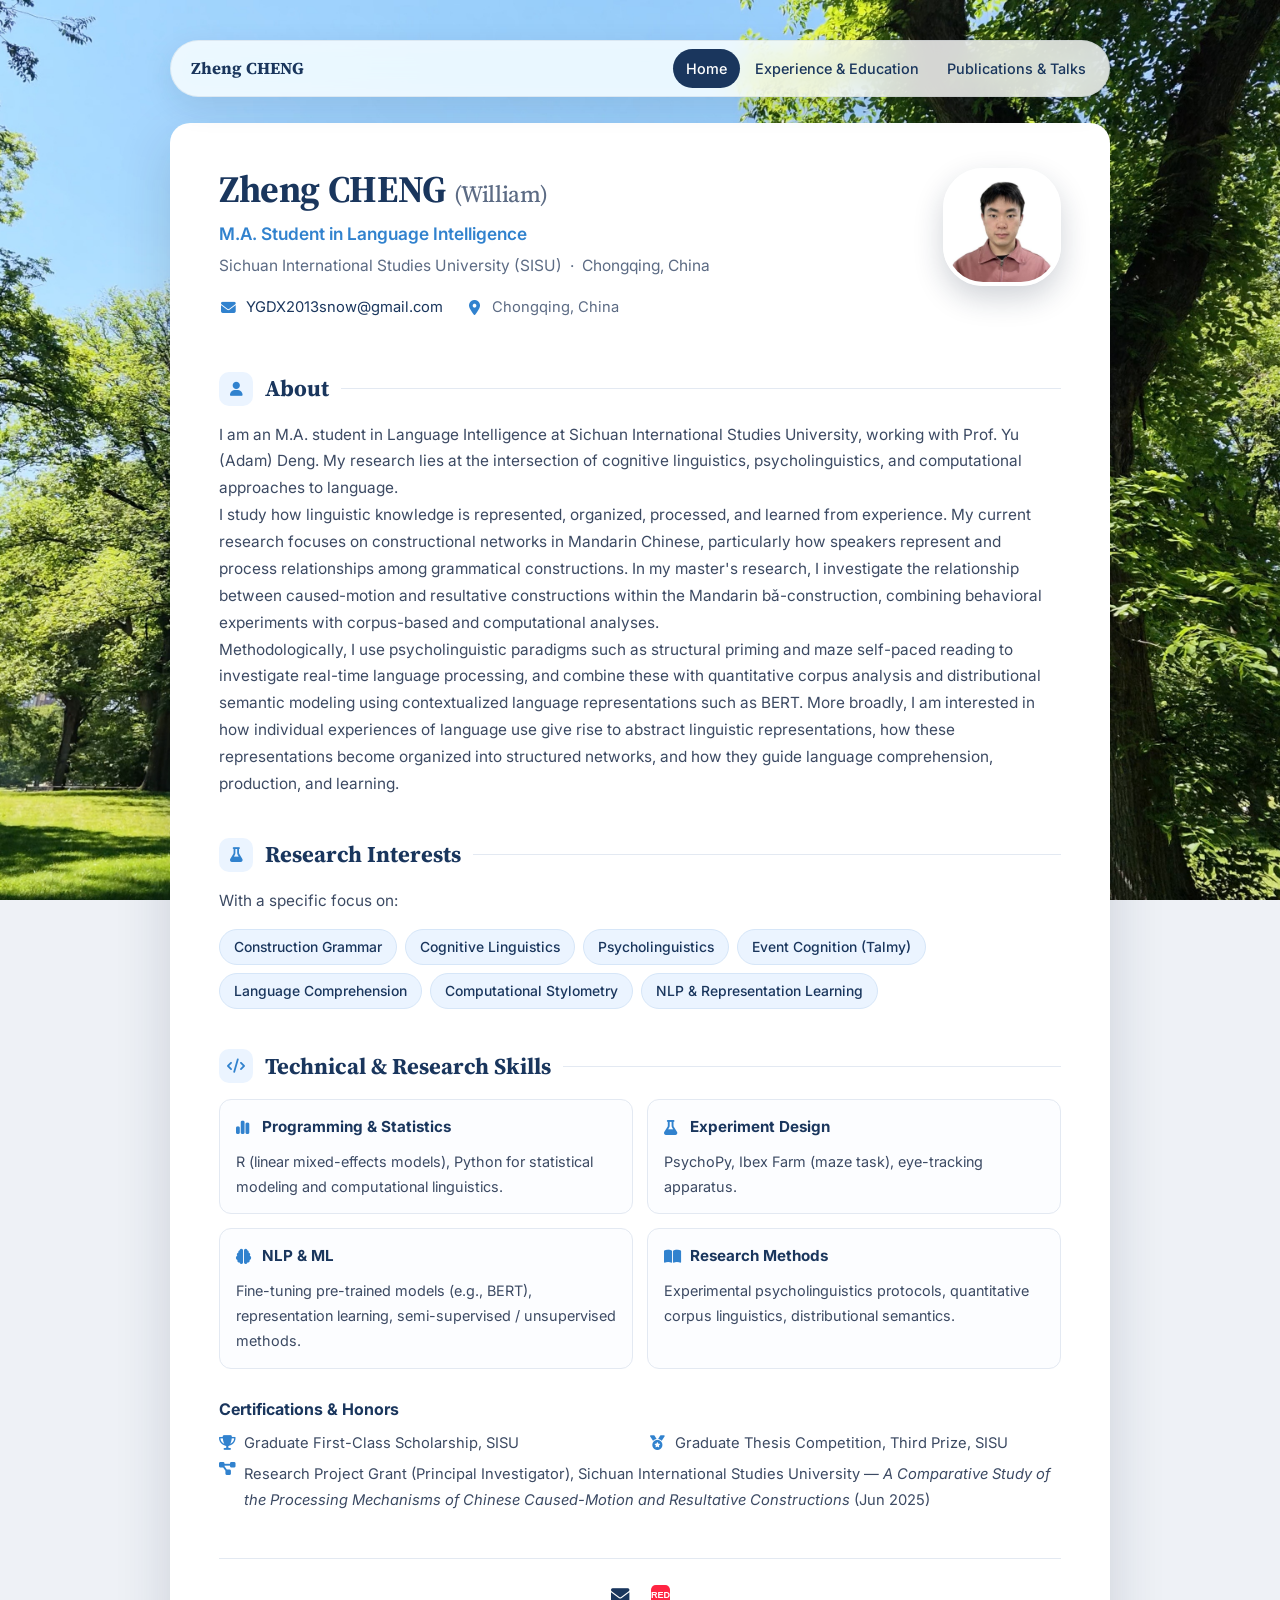
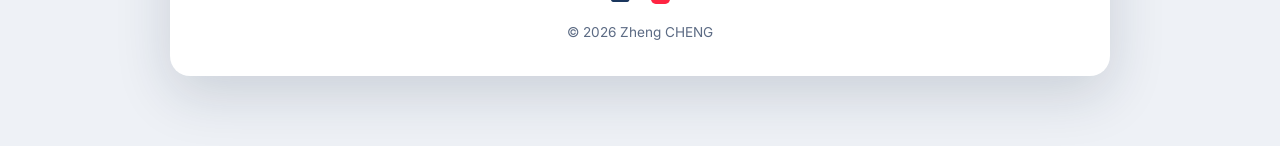
==== index.html @ 833d79b1 "Update index.html" ====
<!DOCTYPE html>
<html lang="en">
<head>
<meta charset="UTF-8">
<meta name="viewport" content="width=device-width, initial-scale=1.0">
<title>Zheng CHENG (William) | Academic Homepage</title>
<meta name="description" content="Zheng CHENG (William) — M.A. candidate in Language Intelligence at Sichuan International Studies University. Research on construction grammar, psycholinguistics, event cognition, and computational linguistics.">
<!--
  ============================================================
  HOME PAGE — Zheng CHENG (William)
  ------------------------------------------------------------
  BEFORE UPLOADING TO GITHUB:
  1. (Optional) Put your photo in this folder, named:  photo.jpg
  2. (Optional) Put your background image here, named:  background.jpg
  3. (Optional) Update the footer Xiaohongshu link if your link changes.
  4. Upload index.html + style.css (+ experience-education.html and
     publications-talks.html) to your repo and enable GitHub Pages.
  ============================================================
-->
<link rel="preconnect" href="https://fonts.googleapis.com">
<link rel="preconnect" href="https://fonts.gstatic.com" crossorigin>
<link href="https://fonts.googleapis.com/css2?family=Inter:wght@300;400;500;600;700&family=Source+Serif+4:opsz,wght@8..60,500;8..60,600;8..60,700&display=swap" rel="stylesheet">
<link rel="stylesheet" href="https://cdnjs.cloudflare.com/ajax/libs/font-awesome/6.7.2/css/all.min.css">
<link rel="stylesheet" href="style.css">
</head>
<body>

<div class="page">

  <!-- ===== top menu bar ===== -->
  <header class="topbar">
    <a class="brand" href="index.html">Zheng CHENG</a>
    <nav>
      <a href="index.html" class="active">Home</a>
      <a href="experience-education.html">Experience &amp; Education</a>
      <a href="publications-talks.html">Publications &amp; Talks</a>
    </nav>
  </header>

  <div class="card">

    <!-- ===== hero ===== -->
    <header class="hero">
      <div class="hero-text">
        <h1 class="name">Zheng CHENG <span class="william">(William)</span></h1>
        <p class="subtitle">M.A. Student in Language Intelligence</p>
        <p class="affil">Sichuan International Studies University (SISU) &nbsp;·&nbsp; Chongqing, China</p>
        <ul class="contact">
          <li><i class="fa-solid fa-envelope"></i><a href="mailto:YGDX2013snow@gmail.com">YGDX2013snow@gmail.com</a></li>
          <li><i class="fa-solid fa-location-dot"></i><span>Chongqing, China</span></li>
        </ul>
      </div>
      <!-- Avatar video: rename your video to avatar.mov and upload it here.
           For best cross-browser support, also add avatar.mp4 (H.264).
           If the video is missing or cannot play, the "ZC" initials avatar is shown. -->
      <div class="avatar-wrap">
        <video class="avatar" id="avatar-video" autoplay muted loop playsinline>
          <!-- avatar.mp4 (H.264 recommended) is tried first, then avatar.mov.
               Use type="video/mp4" because Chrome skips "video/quicktime";
               .mov and .mp4 share the same container, so the browser probes
               the actual content. -->
          <source src="avatar.mp4" type="video/mp4">
          <source src="avatar.mov" type="video/mp4">
        </video>
        <!-- If the video cannot play, show your avatar photo (photo.jpg).
             If that is also missing, show the "ZC" initials. -->
        <img class="avatar-fallback" id="avatar-fallback" src="photo.jpg" alt="Zheng CHENG (William)">
        <div class="avatar-initials" id="avatar-initials">ZC</div>
      </div>
      <script>
        (function () {
          var video = document.getElementById("avatar-video");
          var fallback = document.getElementById("avatar-fallback");
          var initials = document.getElementById("avatar-initials");
          function showFallback() {
            video.style.display = "none";
            if (fallback.naturalWidth > 0) {
              fallback.style.display = "block";
              initials.style.display = "none";
            } else if (!fallback.complete) {
              fallback.onload = function () {
                if (!video.readyState) { fallback.style.display = "block"; initials.style.display = "none"; }
              };
              initials.style.display = "flex";
            } else {
              initials.style.display = "flex";
            }
          }
          function showVideo() {
            if (video.readyState > 0) {
              video.style.display = "block";
              fallback.style.display = "none";
              initials.style.display = "none";
            }
          }
          video.addEventListener("canplay", showVideo);
          video.addEventListener("playing", showVideo);
          video.addEventListener("error", showFallback);
          var waited = 0;
          setTimeout(function poll() {
            if (video.readyState > 0) return;         // video is usable
            if (video.networkState === 2) {           // still downloading: wait
              waited += 1000;
              if (waited < 10000) setTimeout(poll, 1000);
              return;
            }
            showFallback();                            // no data, not loading -> failed
          }, 400);
        })();
      </script>
    </header>

    <section id="about">
      <h2><i class="fa-solid fa-user"></i>About</h2>
      <p class="about-text">
        I am an M.A. student in Language Intelligence at Sichuan International Studies University,
        working with Prof. Yu (Adam) Deng. My research lies at the intersection of cognitive linguistics,
        psycholinguistics, and computational approaches to language.
      </p>
      <p class="about-text">
        I study how linguistic knowledge is represented, organized, processed, and learned from experience.
        My current research focuses on constructional networks in Mandarin Chinese, particularly how speakers
        represent and process relationships among grammatical constructions. In my master's research, I
        investigate the relationship between caused-motion and resultative constructions within the Mandarin
        bǎ-construction, combining behavioral experiments with corpus-based and computational analyses.
      </p>
      <p class="about-text">
        Methodologically, I use psycholinguistic paradigms such as structural priming and maze self-paced
        reading to investigate real-time language processing, and combine these with quantitative corpus
        analysis and distributional semantic modeling using contextualized language representations such as
        BERT. More broadly, I am interested in how individual experiences of language use give rise to
        abstract linguistic representations, how these representations become organized into structured
        networks, and how they guide language comprehension, production, and learning.
      </p>
    </section>

    <!-- ===== research interests ===== -->
    <section id="interests">
      <h2><i class="fa-solid fa-flask"></i>Research Interests</h2>
      <p class="about-text">With a specific focus on:</p>
      <div class="tags">
        <span class="tag">Construction Grammar</span>
        <span class="tag">Cognitive Linguistics</span>
        <span class="tag">Psycholinguistics</span>
        <span class="tag">Event Cognition (Talmy)</span>
        <span class="tag">Language Comprehension</span>
        <span class="tag">Computational Stylometry</span>
        <span class="tag">NLP &amp; Representation Learning</span>
      </div>
    </section>

    <!-- ===== skills & honors ===== -->
    <section id="skills">
      <h2><i class="fa-solid fa-code"></i>Technical &amp; Research Skills</h2>

      <div class="skills">
        <div class="skill-card">
          <h3><i class="fa-solid fa-chart-simple"></i>Programming &amp; Statistics</h3>
          <p>R (linear mixed-effects models), Python for statistical modeling and computational linguistics.</p>
        </div>
        <div class="skill-card">
          <h3><i class="fa-solid fa-flask"></i>Experiment Design</h3>
          <p>PsychoPy, Ibex Farm (maze task), eye-tracking apparatus.</p>
        </div>
        <div class="skill-card">
          <h3><i class="fa-solid fa-brain"></i>NLP &amp; ML</h3>
          <p>Fine-tuning pre-trained models (e.g., BERT), representation learning, semi-supervised / unsupervised methods.</p>
        </div>
        <div class="skill-card">
          <h3><i class="fa-solid fa-book-open"></i>Research Methods</h3>
          <p>Experimental psycholinguistics protocols, quantitative corpus linguistics, distributional semantics.</p>
        </div>
      </div>

      <h3 style="margin-top:26px;">Certifications &amp; Honors</h3>
      <ul class="badge-list">
        <li><i class="fa-solid fa-trophy"></i>Graduate First-Class Scholarship, SISU</li>
        <li><i class="fa-solid fa-medal"></i>Graduate Thesis Competition, Third Prize, SISU</li>
        <li class="full" style="grid-column:1 / -1;align-items:flex-start;"><i class="fa-solid fa-project-diagram"></i><span>Research Project Grant (Principal Investigator), Sichuan International Studies University — <em>A Comparative Study of the Processing Mechanisms of Chinese Caused-Motion and Resultative Constructions</em> (Jun 2025)</span></li>
      </ul>
    </section>

    <!-- ===== footer ===== -->
    <footer>
      <div class="social">
        <a href="mailto:YGDX2013snow@gmail.com" aria-label="Email"><i class="fa-solid fa-envelope"></i></a>
        <a href="https://xhslink.cn/m/6jIp3ClYBVU" target="_blank" rel="noopener" aria-label="Xiaohongshu" title="小红书">
          <svg viewBox="0 0 24 24" width="19" height="19" xmlns="http://www.w3.org/2000/svg" role="img">
            <rect width="24" height="24" rx="6" fill="#FF2442"/>
            <text x="12" y="16.5" text-anchor="middle" font-family="'Arial Black',Arial,sans-serif" font-size="11.5" font-weight="900" fill="#ffffff">RED</text>
          </svg>
        </a>
      </div>
      &copy; 2026 Zheng CHENG
    </footer>

  </div>
</div>

</body>
</html>
---- style.css ----
/* ============================================================
   Shared styles — Zheng CHENG (William) academic homepage
   ============================================================ */
:root{
  --navy:#1a365d;
  --navy-800:#14294a;
  --blue:#2b6cb0;
  --blue-600:#3182ce;
  --blue-soft:#ebf4ff;
  --ink:#24324a;
  --muted:#5c6b84;
  --line:#e3e9f2;
  --card:#ffffff;
  --shadow:0 18px 55px rgba(20,35,60,.16);
}
*{box-sizing:border-box;margin:0;padding:0}
html{scroll-behavior:smooth}
body{
  font-family:'Inter',-apple-system,BlinkMacSystemFont,'Segoe UI',Roboto,Helvetica,Arial,sans-serif;
  color:var(--ink);
  line-height:1.75;
  /*
    ===== BACKGROUND IMAGE =====
    1. Pick any image (photo / abstract / gradient).
    2. Rename it exactly to:  background.jpg
    3. Upload it to the same folder as this page on GitHub.
    If the image is missing, the light neutral background below is
    used instead. To use a different filename, just edit the url() line.
  */
  background-color:#eef1f6;
  background-image:url("background.jpg");
  background-repeat:no-repeat;
  background-position:center center;
  background-size:cover;
  background-attachment:fixed;
  min-height:100vh;
}
.page{max-width:980px;margin:0 auto;padding:40px 20px 70px;}
.card{
  background:var(--card);
  border-radius:20px;
  padding:36px 48px 30px;
  box-shadow:var(--shadow);
  border:1px solid rgba(255,255,255,.7);
  animation:rise .5s ease-out;
}
@keyframes rise{from{opacity:0;transform:translateY(14px)}to{opacity:1;transform:none}}

/* ---------- top menu bar ---------- */
.topbar{
  position:sticky;top:12px;z-index:60;
  display:flex;align-items:center;justify-content:space-between;gap:16px;
  background:rgba(255,255,255,.82);
  backdrop-filter:blur(14px) saturate(1.5);
  -webkit-backdrop-filter:blur(14px) saturate(1.5);
  border:1px solid rgba(26,54,93,.08);
  border-radius:999px;
  padding:8px 10px 8px 20px;
  margin-bottom:26px;
  box-shadow:0 10px 30px rgba(20,35,60,.10);
}
.topbar .brand{
  font-family:'Source Serif 4',Georgia,serif;
  font-weight:700;font-size:1.05rem;
  color:var(--navy);text-decoration:none;white-space:nowrap;
}
.topbar nav{display:flex;flex-wrap:wrap;gap:2px;}
.topbar nav a{
  color:var(--navy);text-decoration:none;
  font-size:.9rem;font-weight:500;
  padding:7px 13px;border-radius:999px;transition:.2s;
}
.topbar nav a:hover{background:var(--blue-soft);color:var(--blue-600);}
.topbar nav a.active{background:var(--navy);color:#fff;}

/* ---------- page heading (sub pages) ---------- */
.page-head{margin:4px 0 22px;}
.page-head h1{
  font-family:'Source Serif 4',Georgia,serif;
  font-size:1.9rem;color:var(--navy);line-height:1.2;
}
.page-head p{color:var(--muted);font-size:.95rem;margin-top:4px;}

/* ---------- hero ---------- */
.hero{display:flex;gap:36px;align-items:flex-start;padding:8px 0 10px;}
.hero-text{flex:1;min-width:0;}
.name{
  font-family:'Source Serif 4',Georgia,serif;
  font-size:2.35rem;font-weight:700;color:var(--navy);
  line-height:1.15;letter-spacing:-.01em;
}
.name .william{color:var(--muted);font-weight:500;font-size:1.45rem;}
.subtitle{font-size:1.08rem;color:var(--blue-600);font-weight:600;margin:8px 0 2px;}
.affil{color:var(--muted);font-size:.97rem;}
.contact{list-style:none;margin-top:16px;display:flex;flex-wrap:wrap;gap:8px 22px;}
.contact li{display:flex;align-items:center;gap:9px;font-size:.92rem;color:var(--muted);}
.contact a{color:var(--navy);text-decoration:none;border-bottom:1px dashed transparent;transition:.2s;}
.contact a:hover{color:var(--blue-600);border-bottom-color:var(--blue-600);}
.contact i{width:18px;text-align:center;color:var(--blue-600);}
/*
  ===== AVATAR =====
  Video: avatar.mp4 (or avatar.mov) — looping clip, H.264 recommended.
  Photo: photo.jpg — shown when the video cannot play (your avatar).
  If both are missing, the "ZC" initials are shown.
*/
.avatar-wrap{position:relative;flex-shrink:0;width:118px;height:118px;}
.avatar{
  width:118px;height:118px;border-radius:34%;
  object-fit:cover;object-position:center;
  display:block;position:relative;z-index:1;
  border:4px solid #fff;
  box-shadow:0 12px 30px rgba(20,35,60,.20);
  background:linear-gradient(140deg,var(--navy-800),var(--blue));
}
.avatar-fallback{
  position:absolute;inset:0;width:100%;height:100%;
  object-fit:cover;object-position:center;
  display:none;z-index:1;
  border-radius:34%;border:4px solid #fff;
  box-shadow:0 12px 30px rgba(20,35,60,.20);
  background:linear-gradient(140deg,var(--navy-800),var(--blue));
}
.avatar-initials{
  position:absolute;inset:0;
  display:none;align-items:center;justify-content:center;
  z-index:1;
  border-radius:34%;border:4px solid #fff;
  box-shadow:0 12px 30px rgba(20,35,60,.20);
  background:linear-gradient(140deg,var(--navy-800),var(--blue));
  font-family:'Source Serif 4',Georgia,serif;
  font-size:2.2rem;font-weight:600;line-height:1;color:#fff;
}

/* ---------- sections ---------- */
section{margin-top:40px;scroll-margin-top:110px;}
h2{
  display:flex;align-items:center;gap:12px;
  font-family:'Source Serif 4',Georgia,serif;
  font-size:1.42rem;color:var(--navy);margin-bottom:16px;
  line-height:1.35;
}
h2 i{
  width:34px;height:34px;border-radius:10px;
  background:var(--blue-soft);color:var(--blue-600);
  font-size:.9rem;flex-shrink:0;
}
/* higher specificity than FontAwesome's .fa-solid rule so the
   icon glyph is truly centered inside the rounded square */
h2 i.fa-solid, h2 i.fa-regular, h2 i.fa-brands{
  display:inline-block;text-align:center;line-height:34px;
}
h2 i::before{line-height:1;}
h2::after{content:"";flex:1;height:1px;background:var(--line);}
h3{font-size:1rem;color:var(--navy);margin:0 0 8px;}

/* ---------- interests ---------- */
.about-text{font-size:.96rem;color:#3c4a63;}
.tags{display:flex;flex-wrap:wrap;gap:8px;margin-top:14px;}
.tag{
  background:var(--blue-soft);color:var(--navy);
  border:1px solid #d6e6f8;
  padding:5px 14px;border-radius:999px;
  font-size:.87rem;font-weight:500;
}

/* ---------- education ---------- */
.edu{padding:2px 0 20px;}
.edu-head{display:flex;justify-content:space-between;align-items:baseline;gap:12px;}
.edu-head strong{font-size:1.05rem;color:var(--navy);}
.edu-date{
  flex-shrink:0;font-size:.82rem;color:var(--muted);
  background:#f1f5fb;border:1px solid var(--line);
  padding:2px 10px;border-radius:999px;white-space:nowrap;
}
.edu-sub{color:var(--muted);font-size:.93rem;margin:3px 0 5px;}

/* ---------- experience timeline ---------- */
.exp{
  position:relative;padding:0 0 28px 22px;
  border-left:2px solid var(--line);margin-left:6px;
}
.exp:last-child{padding-bottom:2px;}
.exp::before{
  content:"";position:absolute;left:-7px;top:6px;
  width:12px;height:12px;border-radius:50%;
  background:var(--blue-600);border:3px solid #fff;
  box-shadow:0 0 0 2px var(--blue-soft);
}
.exp-head{display:flex;justify-content:space-between;align-items:baseline;gap:10px;flex-wrap:wrap;}
.exp-head strong{color:var(--navy);font-size:1.02rem;}
.exp-role{color:var(--blue-600);font-weight:600;font-size:.9rem;}
.exp-org{color:var(--muted);font-size:.9rem;margin:1px 0 7px;}
.exp ul{padding-left:18px;font-size:.93rem;color:#3c4a63;}
.exp li{margin-bottom:5px;}
.exp-note{
  margin-top:10px;font-size:.86rem;color:var(--muted);
  background:#f6f9fd;border:1px dashed var(--line);
  border-radius:10px;padding:8px 12px;
}

/* ---------- publications ---------- */
.pub{
  border:1px solid var(--line);border-left:4px solid var(--blue-600);
  border-radius:10px;background:#fcfdff;
  padding:13px 16px 13px 18px;margin-bottom:10px;font-size:.94rem;
}
.pub .status{
  display:inline-block;font-size:.72rem;font-weight:600;letter-spacing:.04em;
  padding:2px 10px;border-radius:999px;margin-bottom:6px;
}
.status.under-review{background:#fef3c7;color:#92400e;}
.status.manuscript{background:#e0e7ff;color:#3730a3;}
.status.thesis{background:#dcfce7;color:#166534;}

/* ---------- talks ---------- */
.talk-list{list-style:none;}
.talk-list li{padding:10px 0;border-bottom:1px dashed var(--line);font-size:.93rem;}
.talk-list li:last-child{border-bottom:none;}
.talk-list .conf{color:var(--muted);}
.talk-list .year{float:right;color:var(--muted);font-size:.84rem;}

/* ---------- skills / badges ---------- */
.skills{display:grid;grid-template-columns:1fr 1fr;gap:14px;}
.skill-card{border:1px solid var(--line);border-radius:12px;padding:14px 16px;background:#fcfdff;}
.skill-card h3{display:flex;align-items:center;gap:9px;font-size:.95rem;}
.skill-card h3 i{color:var(--blue-600);width:17px;}
.skill-card p{font-size:.9rem;color:#3c4a63;}
.badge-list{list-style:none;display:grid;grid-template-columns:1fr 1fr;gap:6px 20px;font-size:.92rem;}
.badge-list li{display:flex;gap:9px;align-items:center;color:#3c4a63;}
.badge-list i{color:var(--blue-600);width:16px;}
.badge-list li.full{grid-column:1 / -1;align-items:flex-start;}

/* ---------- footer ---------- */
footer{
  margin-top:44px;padding-top:20px;
  border-top:1px solid var(--line);
  text-align:center;color:var(--muted);font-size:.85rem;
}
footer .social{margin-bottom:10px;}
footer .social a{color:var(--navy);font-size:1.15rem;margin:0 9px;text-decoration:none;transition:.2s;}
footer .social a:hover{color:var(--blue-600);}
footer .social a svg{vertical-align:-2px;}

/* ---------- responsive ---------- */
@media (max-width:760px){
  .page{padding:20px 12px 56px;}
  .card{padding:26px 20px 22px;border-radius:16px;}
  .topbar{flex-direction:column;align-items:stretch;gap:8px;border-radius:18px;padding:12px 14px;}
  .topbar nav{overflow-x:auto;flex-wrap:nowrap;padding-bottom:2px;}
  .topbar nav a{white-space:nowrap;padding:6px 12px;}
  .hero{flex-direction:column-reverse;gap:18px;}
  .name{font-size:1.85rem;}
  .name .william{font-size:1.15rem;}
  .skills,.badge-list{grid-template-columns:1fr;}
  .exp-head,.edu-head{flex-direction:column;align-items:flex-start;gap:2px;}
  .talk-list .year{float:none;display:inline-block;margin-left:6px;}
  body{background-attachment:scroll;}
}
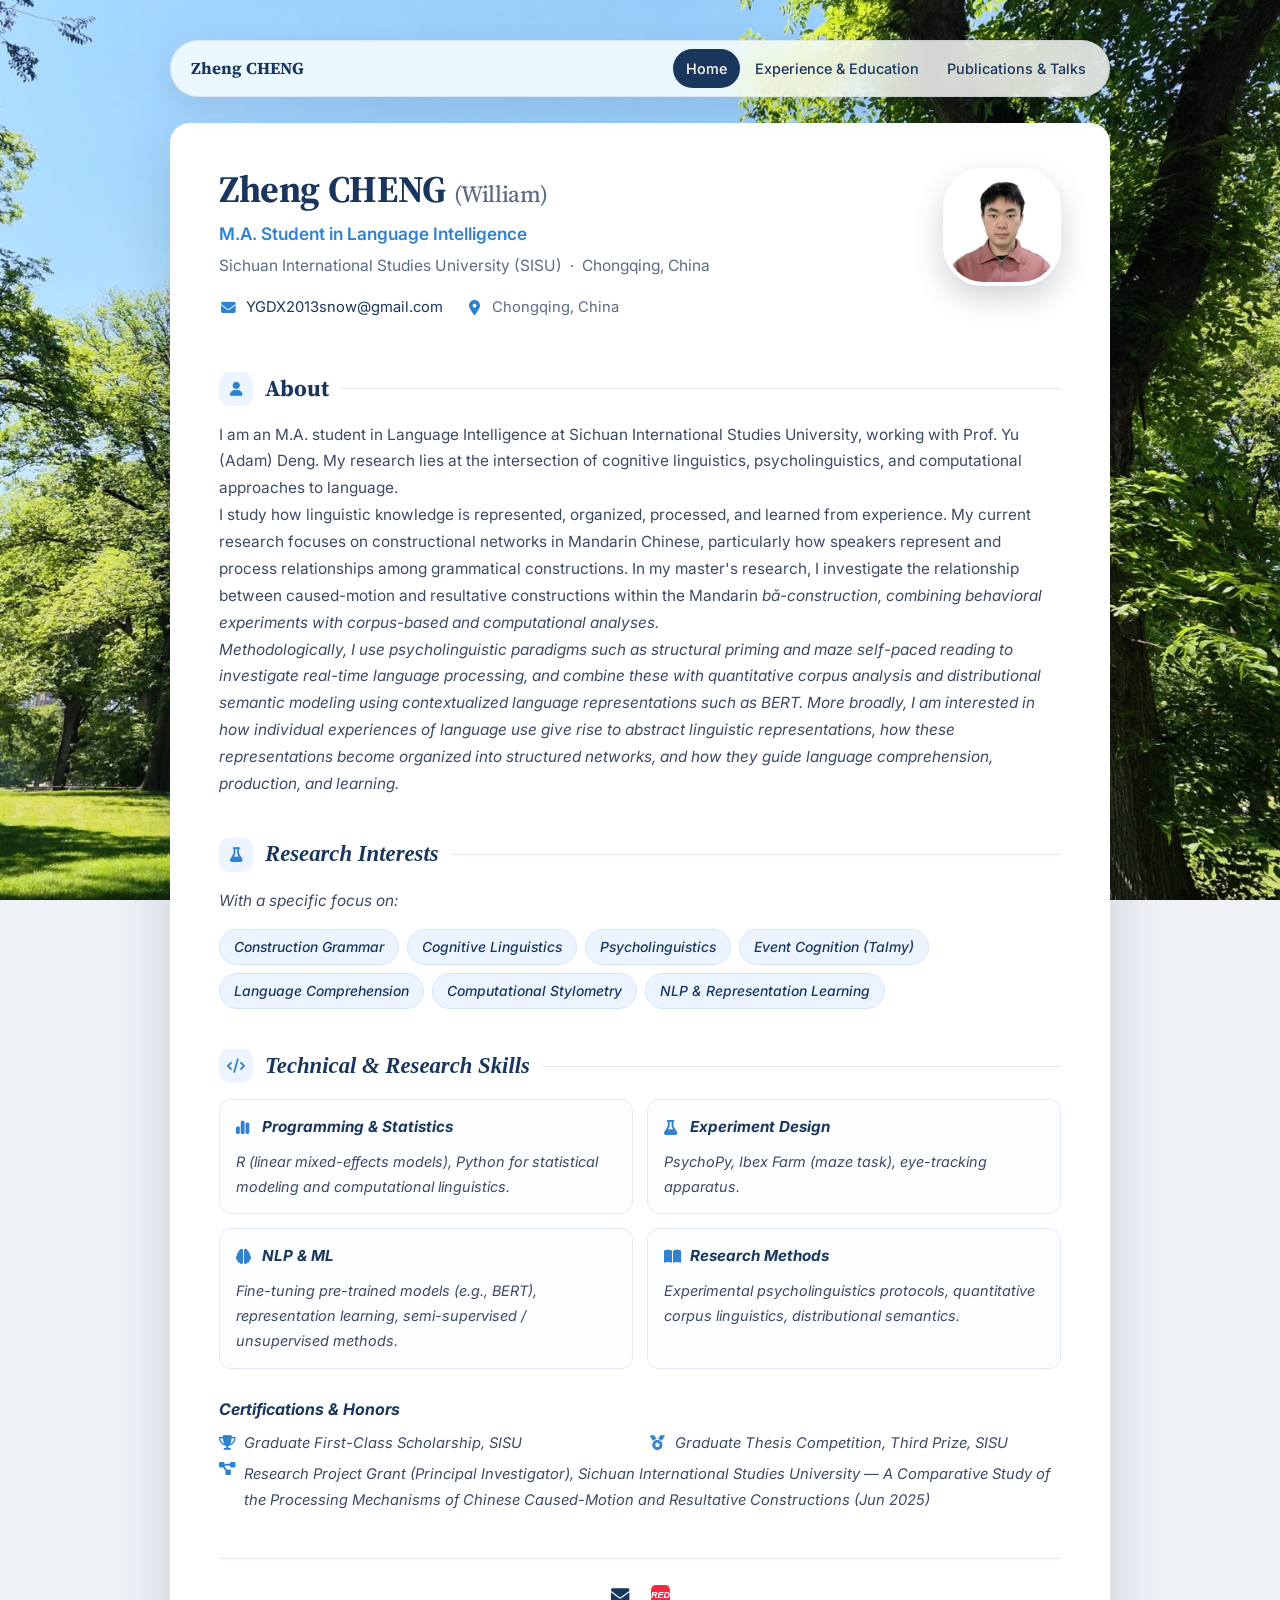
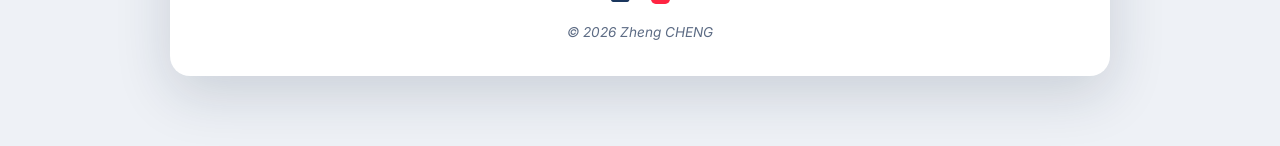
==== commit 5e85b771: "Fix HTML entity for 'bǎ' in index.html" ====
--- a/index.html
+++ b/index.html
@@ -122,7 +122,7 @@
         My current research focuses on constructional networks in Mandarin Chinese, particularly how speakers
         represent and process relationships among grammatical constructions. In my master's research, I
         investigate the relationship between caused-motion and resultative constructions within the Mandarin
-        bǎ-construction, combining behavioral experiments with corpus-based and computational analyses.
+        <em>bǎ<em>-construction, combining behavioral experiments with corpus-based and computational analyses.
       </p>
       <p class="about-text">
         Methodologically, I use psycholinguistic paradigms such as structural priming and maze self-paced
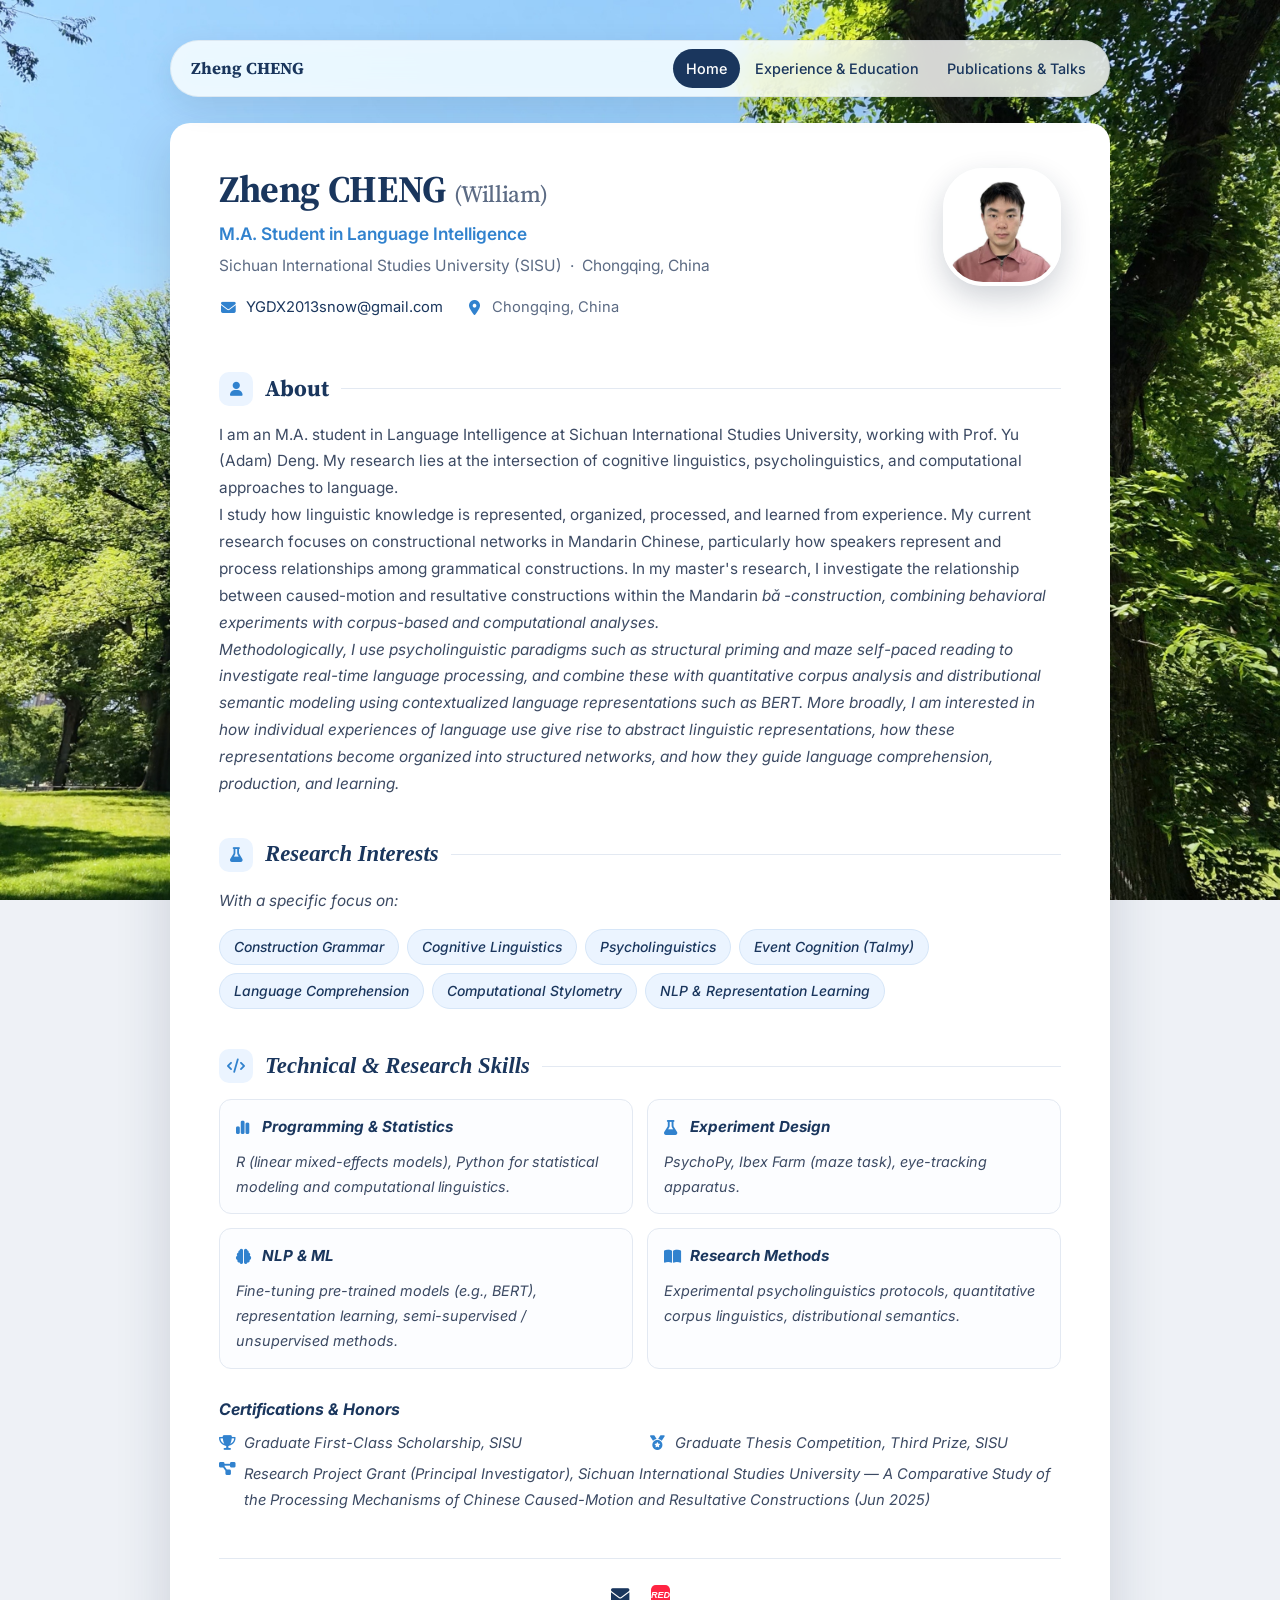
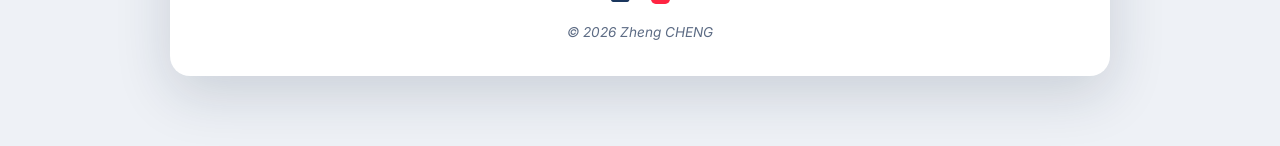
==== commit cfffa8d2: "Update index.html" ====
--- a/index.html
+++ b/index.html
@@ -122,7 +122,7 @@
         My current research focuses on constructional networks in Mandarin Chinese, particularly how speakers
         represent and process relationships among grammatical constructions. In my master's research, I
         investigate the relationship between caused-motion and resultative constructions within the Mandarin
-        <em>bǎ<em>-construction, combining behavioral experiments with corpus-based and computational analyses.
+        <em>bǎ<em> -construction, combining behavioral experiments with corpus-based and computational analyses.
       </p>
       <p class="about-text">
         Methodologically, I use psycholinguistic paradigms such as structural priming and maze self-paced
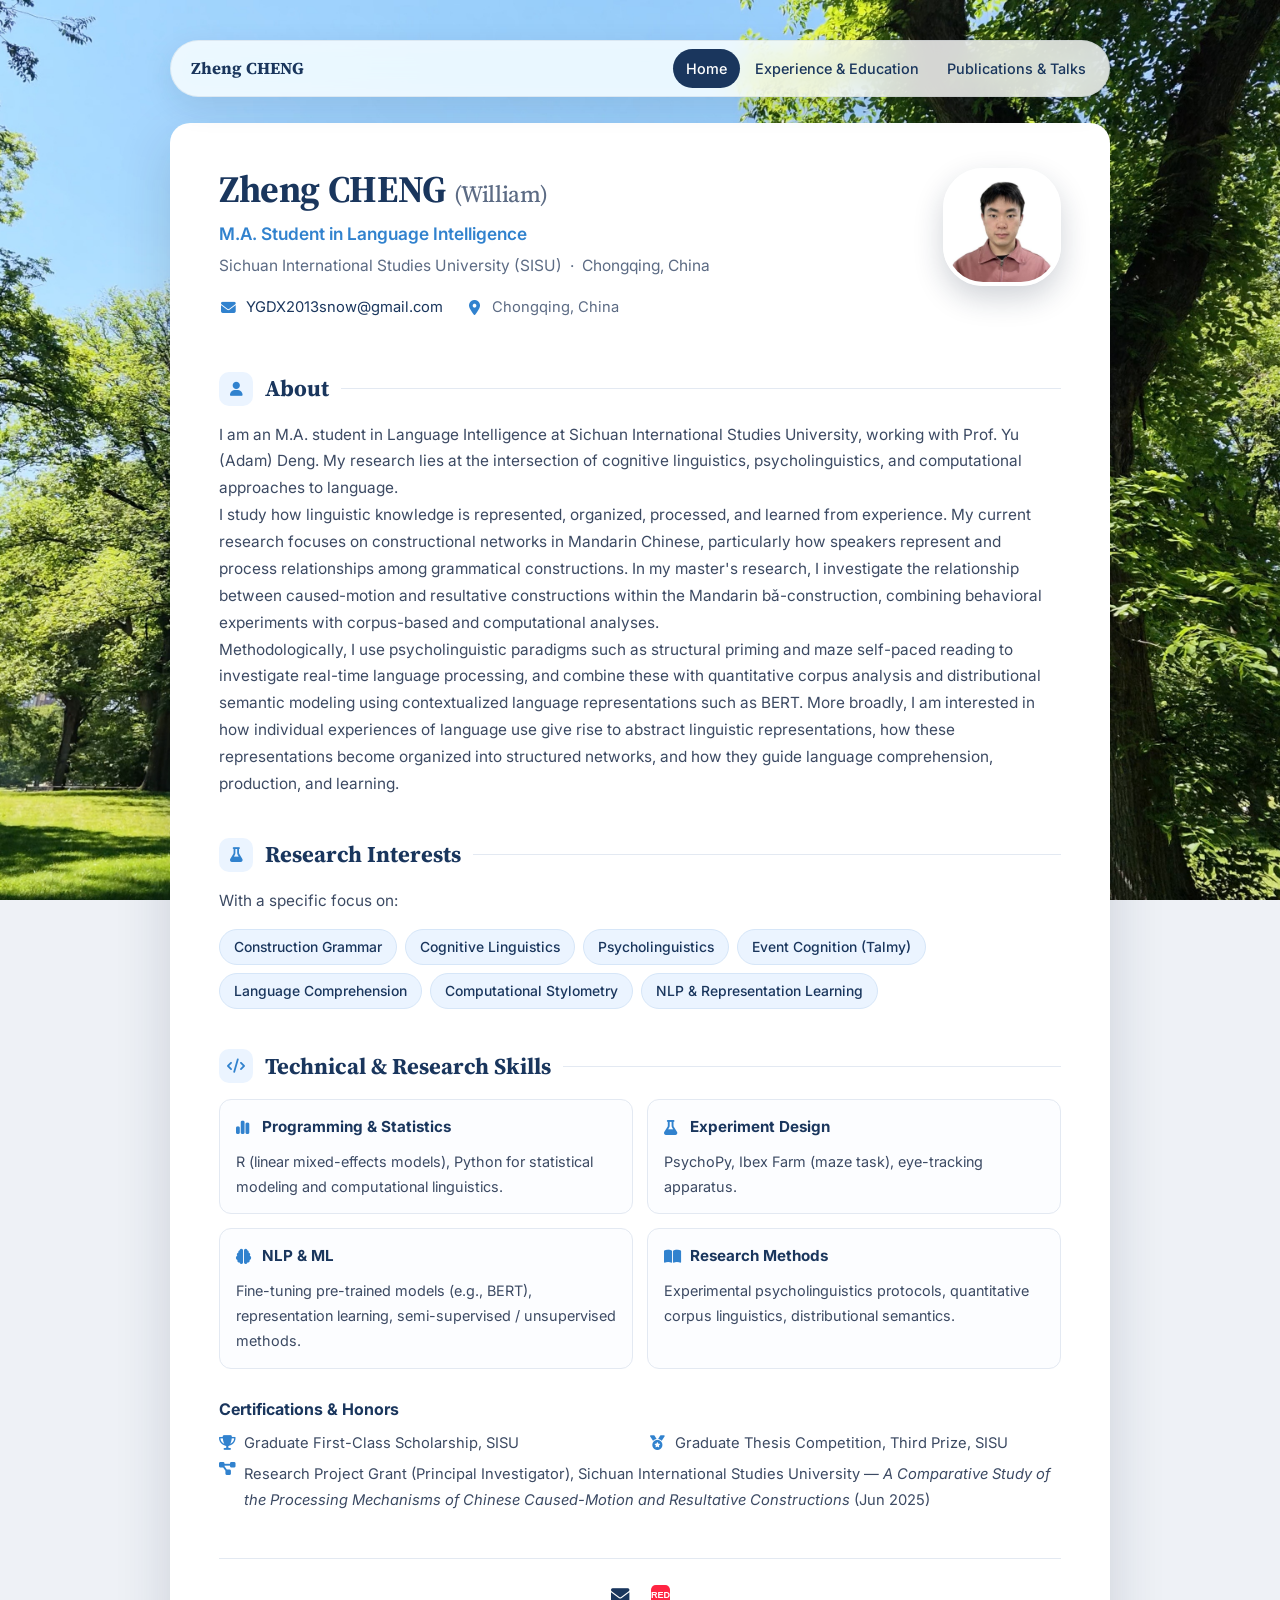
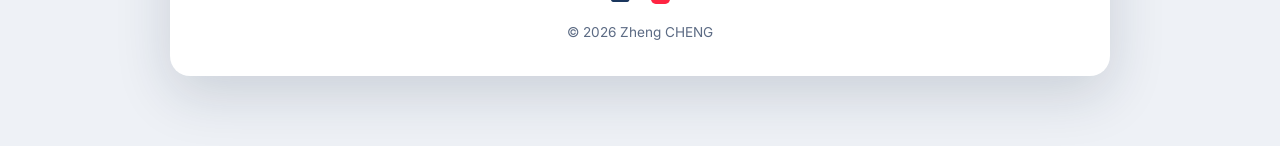
==== commit 74651460: "Update index.html" ====
--- a/index.html
+++ b/index.html
@@ -122,7 +122,7 @@
         My current research focuses on constructional networks in Mandarin Chinese, particularly how speakers
         represent and process relationships among grammatical constructions. In my master's research, I
         investigate the relationship between caused-motion and resultative constructions within the Mandarin
-        <em>bǎ<em> -construction, combining behavioral experiments with corpus-based and computational analyses.
+        bǎ-construction, combining behavioral experiments with corpus-based and computational analyses.
       </p>
       <p class="about-text">
         Methodologically, I use psycholinguistic paradigms such as structural priming and maze self-paced
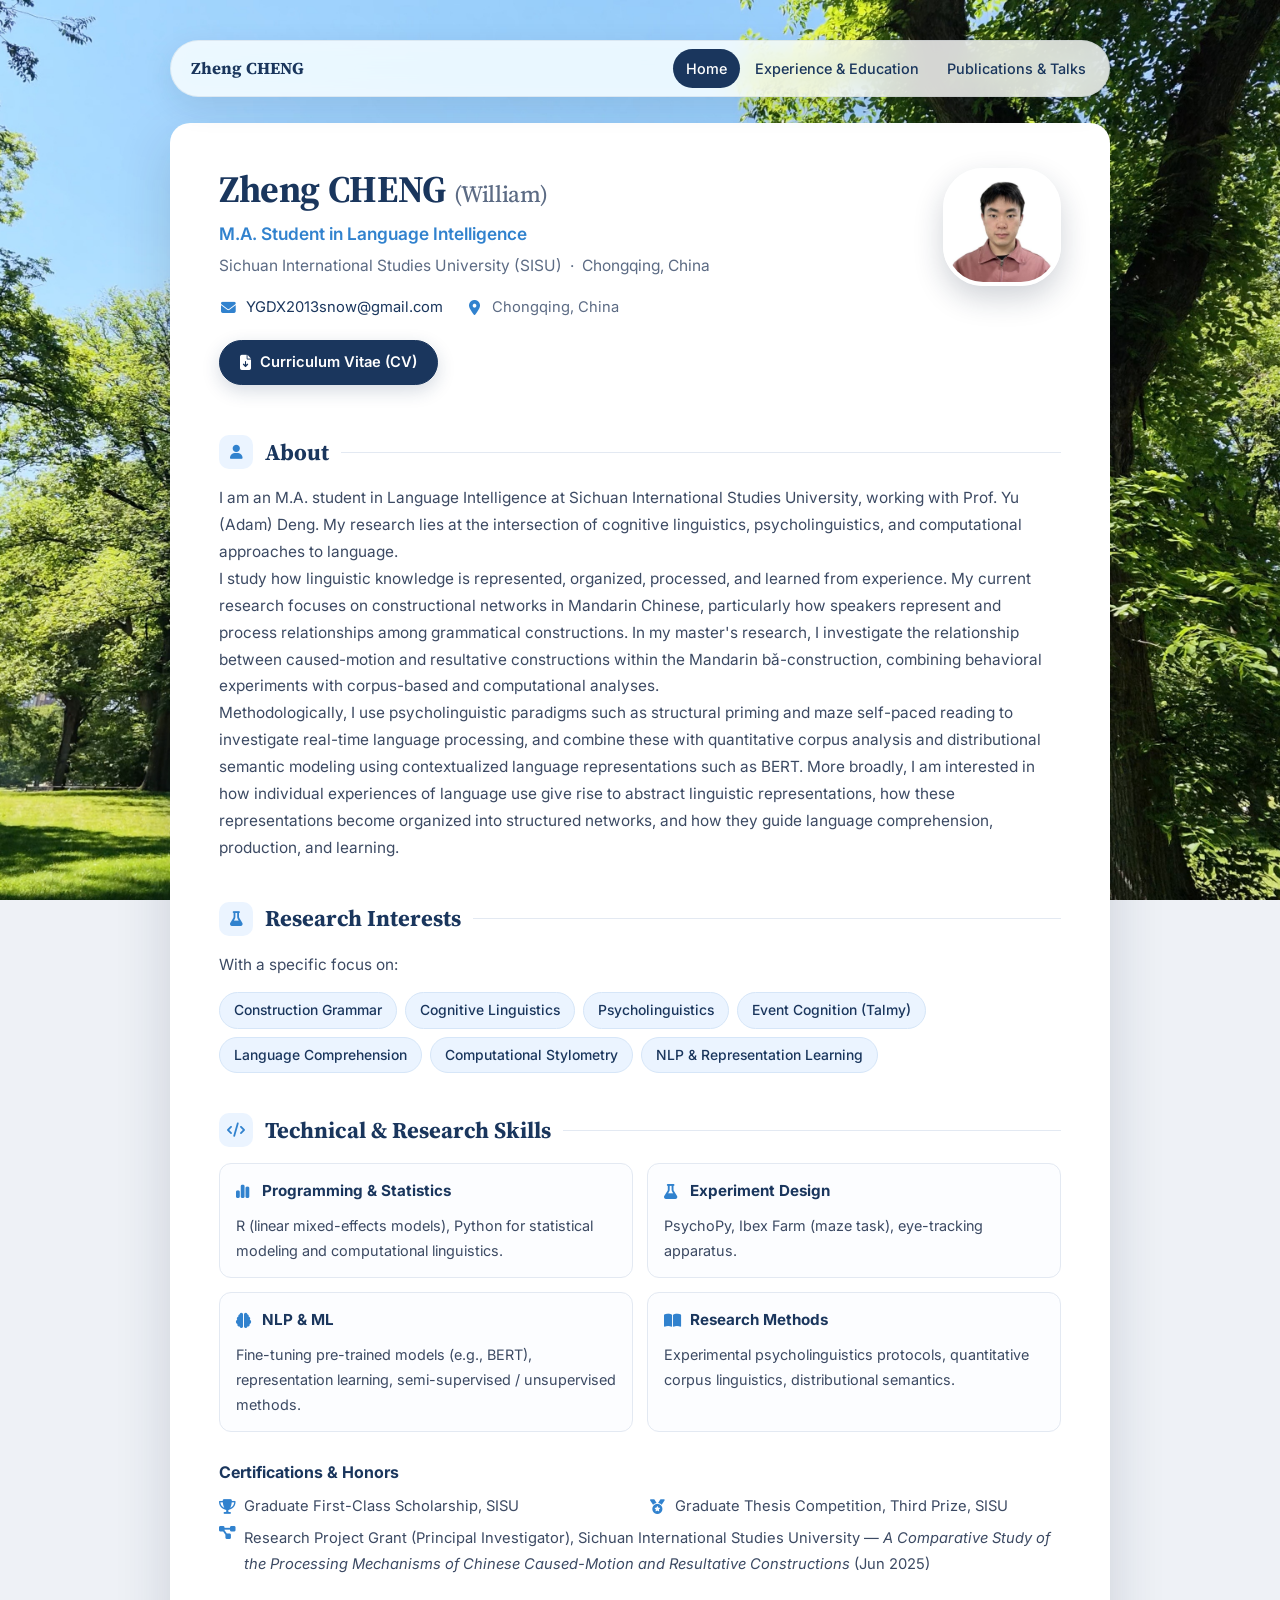
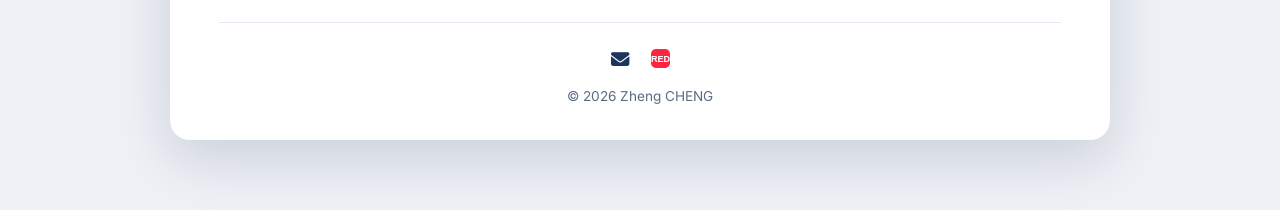
==== commit 74fa2865: "Add files via upload" ====
--- a/index.html
+++ b/index.html
@@ -49,6 +49,8 @@
           <li><i class="fa-solid fa-envelope"></i><a href="mailto:YGDX2013snow@gmail.com">YGDX2013snow@gmail.com</a></li>
           <li><i class="fa-solid fa-location-dot"></i><span>Chongqing, China</span></li>
         </ul>
+        <!-- CV download: put your CV PDF in this folder, named cv.pdf -->
+        <p class="cv-download"><a class="btn-cv" href="cv.pdf" download><i class="fa-solid fa-file-arrow-down"></i>Curriculum Vitae (CV)</a></p>
       </div>
       <!-- Avatar video: rename your video to avatar.mov and upload it here.
            For best cross-browser support, also add avatar.mp4 (H.264).
--- a/style.css
+++ b/style.css
@@ -97,6 +97,20 @@
 .contact a{color:var(--navy);text-decoration:none;border-bottom:1px dashed transparent;transition:.2s;}
 .contact a:hover{color:var(--blue-600);border-bottom-color:var(--blue-600);}
 .contact i{width:18px;text-align:center;color:var(--blue-600);}
+
+/* ---------- CV download button ---------- */
+.cv-download{margin-top:18px;}
+.btn-cv{
+  display:inline-flex;align-items:center;gap:9px;
+  background:var(--navy);color:#fff;
+  padding:9px 20px;border-radius:999px;
+  font-size:.92rem;font-weight:600;text-decoration:none;
+  border:1px solid var(--navy);
+  box-shadow:0 6px 18px rgba(26,54,93,.18);
+  transition:.2s;
+}
+.btn-cv i{color:#fff;font-size:.95rem;}
+.btn-cv:hover{background:var(--blue-600);border-color:var(--blue-600);transform:translateY(-1px);}
 /*
   ===== AVATAR =====
   Video: avatar.mp4 (or avatar.mov) — looping clip, H.264 recommended.
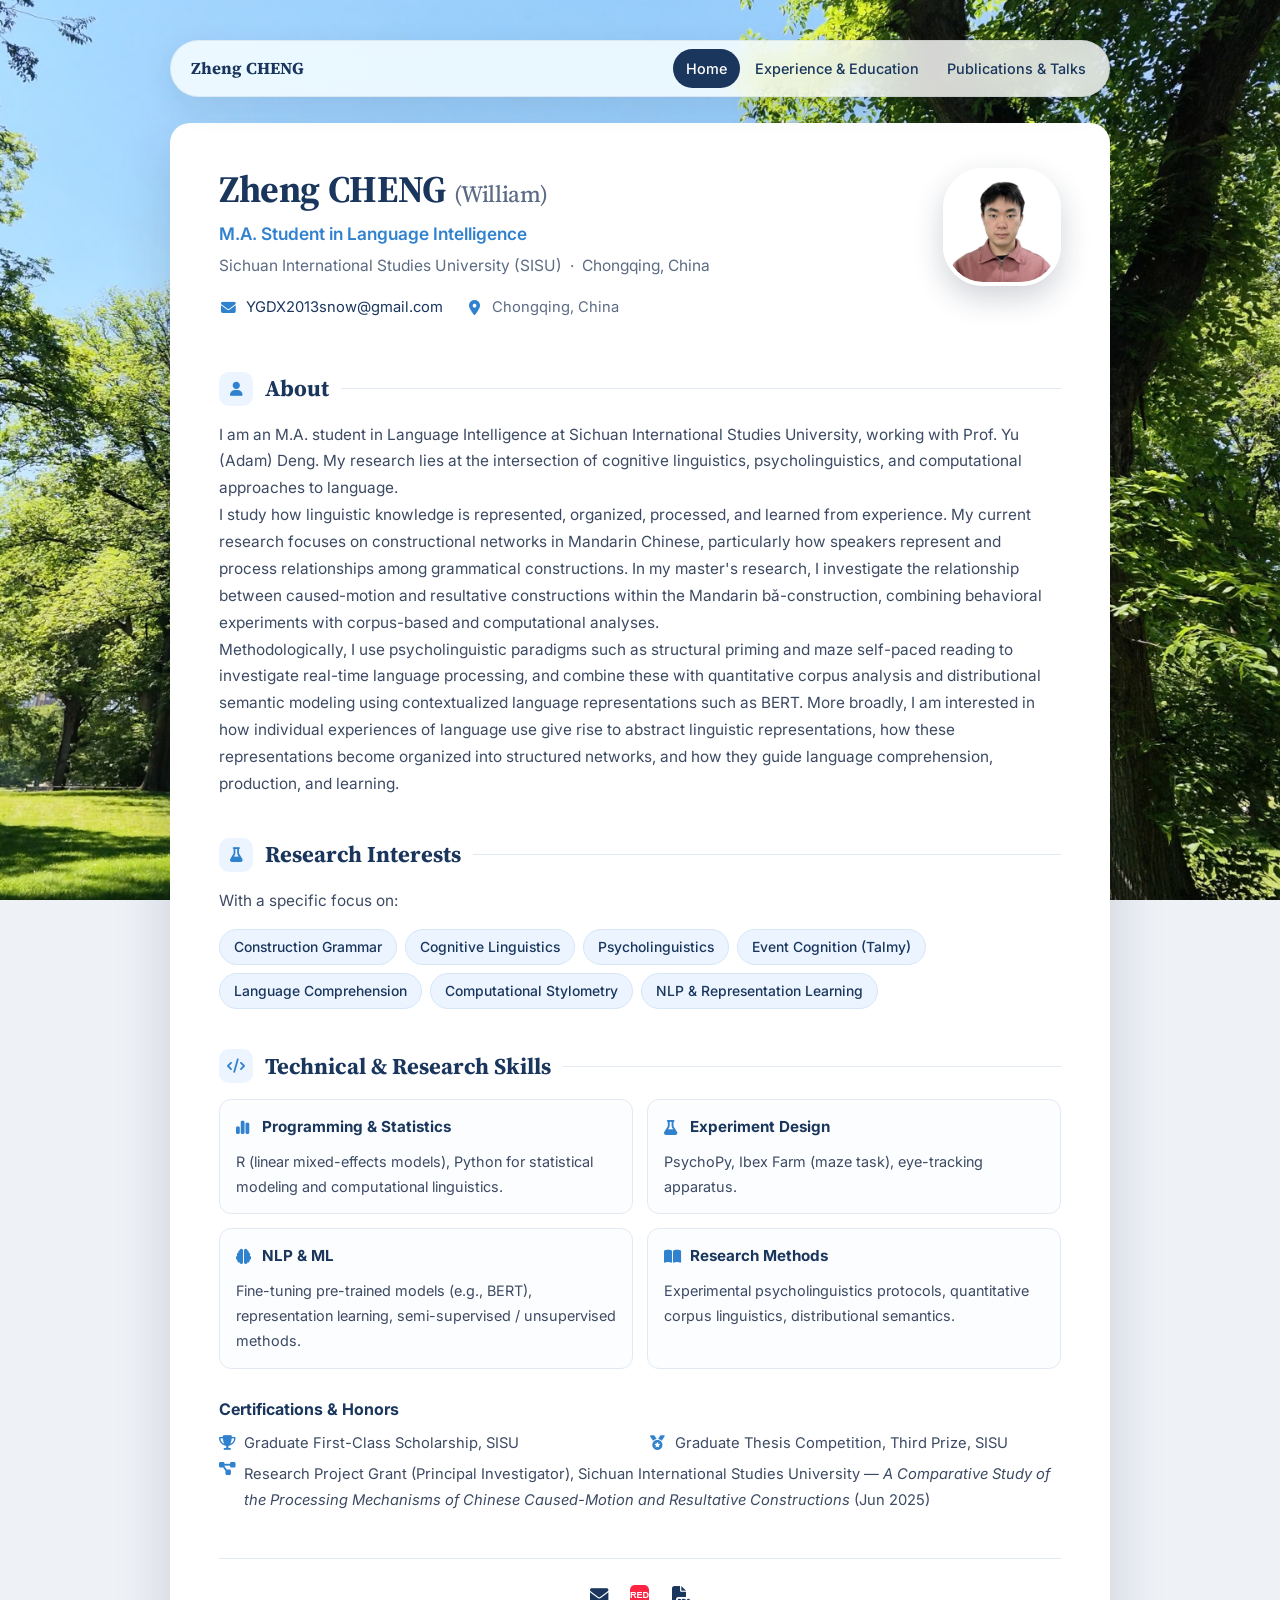
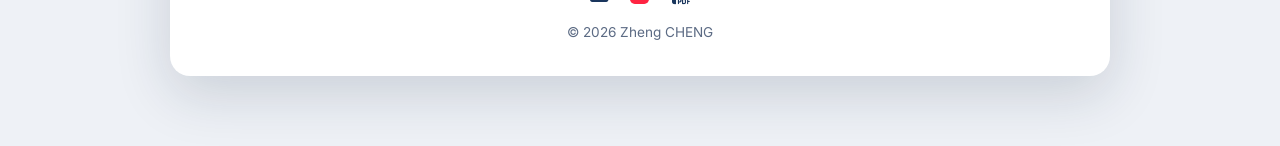
==== commit 669b2a4a: "Add files via upload" ====
--- a/index.html
+++ b/index.html
@@ -49,8 +49,6 @@
           <li><i class="fa-solid fa-envelope"></i><a href="mailto:YGDX2013snow@gmail.com">YGDX2013snow@gmail.com</a></li>
           <li><i class="fa-solid fa-location-dot"></i><span>Chongqing, China</span></li>
         </ul>
-        <!-- CV download: put your CV PDF in this folder, named cv.pdf -->
-        <p class="cv-download"><a class="btn-cv" href="cv.pdf" download><i class="fa-solid fa-file-arrow-down"></i>Curriculum Vitae (CV)</a></p>
       </div>
       <!-- Avatar video: rename your video to avatar.mov and upload it here.
            For best cross-browser support, also add avatar.mp4 (H.264).
@@ -192,6 +190,7 @@
             <text x="12" y="16.5" text-anchor="middle" font-family="'Arial Black',Arial,sans-serif" font-size="11.5" font-weight="900" fill="#ffffff">RED</text>
           </svg>
         </a>
+        <a href="cv.pdf" download aria-label="Curriculum Vitae (CV)" title="Curriculum Vitae (CV)"><i class="fa-solid fa-file-pdf"></i></a>
       </div>
       &copy; 2026 Zheng CHENG
     </footer>
--- a/style.css
+++ b/style.css
@@ -97,20 +97,6 @@
 .contact a{color:var(--navy);text-decoration:none;border-bottom:1px dashed transparent;transition:.2s;}
 .contact a:hover{color:var(--blue-600);border-bottom-color:var(--blue-600);}
 .contact i{width:18px;text-align:center;color:var(--blue-600);}
-
-/* ---------- CV download button ---------- */
-.cv-download{margin-top:18px;}
-.btn-cv{
-  display:inline-flex;align-items:center;gap:9px;
-  background:var(--navy);color:#fff;
-  padding:9px 20px;border-radius:999px;
-  font-size:.92rem;font-weight:600;text-decoration:none;
-  border:1px solid var(--navy);
-  box-shadow:0 6px 18px rgba(26,54,93,.18);
-  transition:.2s;
-}
-.btn-cv i{color:#fff;font-size:.95rem;}
-.btn-cv:hover{background:var(--blue-600);border-color:var(--blue-600);transform:translateY(-1px);}
 /*
   ===== AVATAR =====
   Video: avatar.mp4 (or avatar.mov) — looping clip, H.264 recommended.
